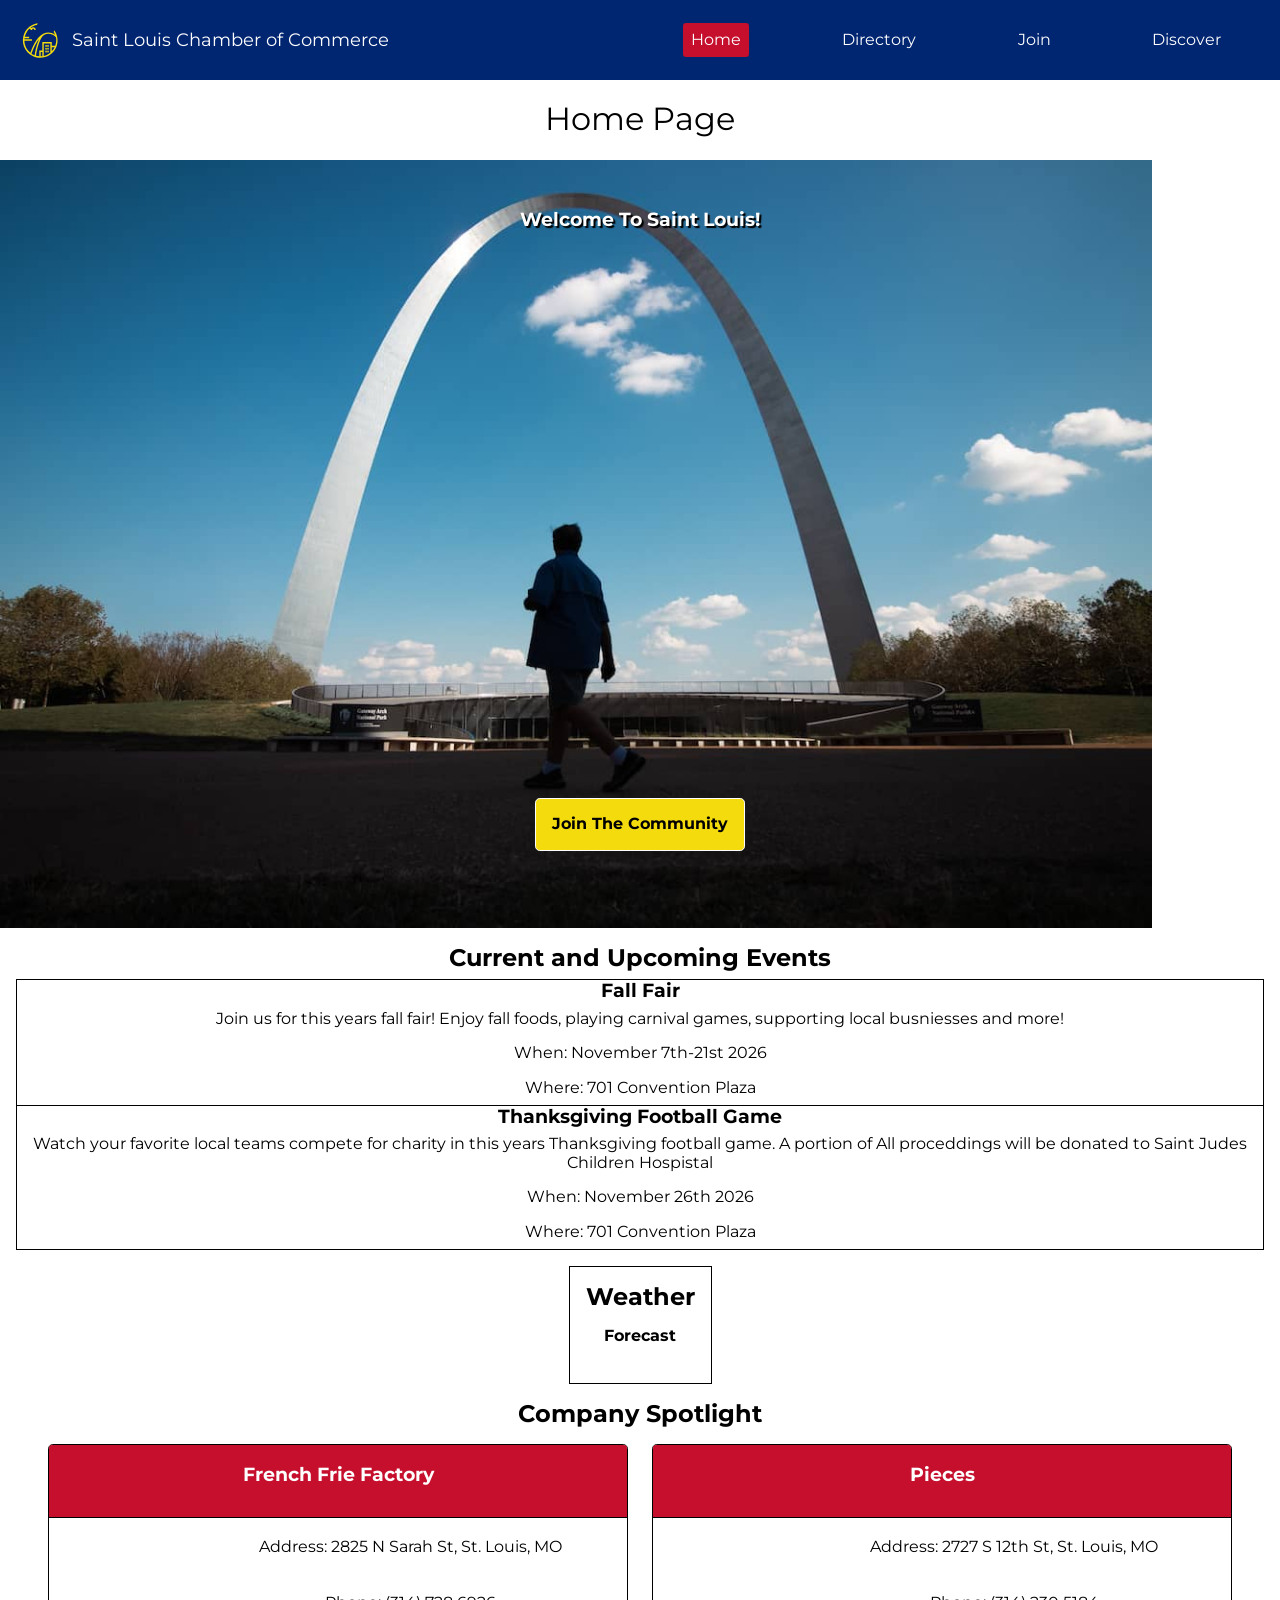
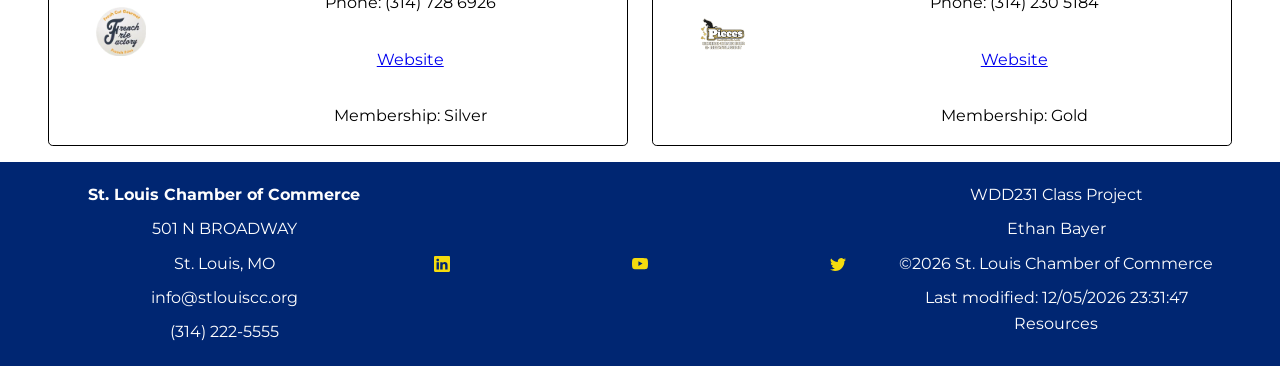
==== chamber/index.html @ d9229753 "chamber home page and directory improvments" ====
<!DOCTYPE html>
<html lang="en">

<head>
    <meta charset="UTF-8">
    <meta name="viewport" content="width=device-width, initial-scale=1.0">
    <title>WDD231 | Saint Louis Chamber of Commerce | Home Page</title>
    <meta name="author" content="Ethan Bayer">
    <link rel="icon" href="images/favicon.ico">
    <meta name="description"
        content="Home page for Saint Louis Chamber of Commerce. Discover busniesses and find local events.">
    <meta property="og:title" content="WDD231 | Saint Louis Chamber of Commerce | Home Page">
    <meta property="og:description"
        content="Home page for Saint Louis Chamber of Commerce. Discover busniesses and find local events.">
    <meta property="og:image" content="https://shewnaethan.github.io/wdd231/chamber/images/stlouis-icon.svg">
    <meta property="og:url" content="https://shewnaethan.github.io/wdd231/chamber/index.html">
    <link rel="stylesheet" href="styles/normalize.css">
    <link rel="stylesheet" href="styles/small.css">
    <link rel="stylesheet" href="styles/larger.css">
    <link rel="preconnect" href="https://fonts.googleapis.com">
    <link rel="preconnect" href="https://fonts.gstatic.com" crossorigin>
    <link rel="stylesheet"
        href="https://fonts.googleapis.com/css2?family=Montserrat:ital,wght@0,100..900;1,100..900&display=swap">
    <script defer src="scripts/getdates.js"></script>
    <script defer src="scripts/navigation.js"></script>
    <script defer src="scripts/spotlight.js"></script>
    <script defer src="scripts/weather.js"></script>
</head>

<body>
    <header>
        <div class="title">
            <img src="images/stlouis-icon.svg" alt="Site Logo" width="64" height="64">
            <span>Saint Louis Chamber of Commerce</span>
            <button id="ham-btn" class="hamburger" aria-label="menu"></button>
        </div>

        <nav id="nav-bar" class="navigation">
            <ul>
                <li class="current"><a href="index.html" aria-current="page">Home</a></li>
                <li><a href="directory.html">Directory</a></li>
                <li><a href="#">Join</a></li>
                <li><a href="#">Discover</a></li>
            </ul>
        </nav>

    </header>

    <main>
        <h1>Home Page</h1>
        <div class="hero">
            <img alt=" Hero image of saint louis" src="images/hero-large.jpg">
            <div class="call">
                <h2><strong>Welcome To Saint Louis!</strong></h2>
                <a href="#"><strong>Join The Community</strong></a>
            </div>
            <a></a>
        </div>
        <div class="current-events">
            <h2><strong>Current and Upcoming Events</strong></h2>
            <div class="event-1">
                <h3><strong>Fall Fair</strong></h3>
                <p>Join us for this years fall fair! Enjoy fall foods, playing carnival games, supporting local busniesses and more!</p>
                <p>When: November 7th-21st 2026</p>
                <p>Where: 701 Convention Plaza</p>
            </div>
            <div class="event-2">
                <h3><strong>Thanksgiving Football Game</strong></h3>
                <p>Watch your favorite local teams compete for charity in this years Thanksgiving football game. A portion of All proceddings will be donated to Saint Judes Children Hospistal</p>
                <p>When: November 26th 2026</p>
                <p>Where: 701 Convention Plaza</p>
            </div>
            </div>
        </div>
        <div id="weather">
            <h2><strong>Weather</strong></h2>
            <img id="weather-icon" src="" alt="">
            <p id="description"></p>
            <p id="temperature"></p>
            <p><strong>Forecast</strong></p>
            <p id="dayone"></p>
            <p id="daytwo"></p>
            <p id="daythree"></p>
        </div>
        <h2><strong>Company Spotlight</strong></h2>
        <div id="spotlight" class="card-holder grid">
        </div>
    </main>
    <footer>
        <div class="footer-left">
            <p><strong>St. Louis Chamber of Commerce</strong></p>
            <p>501 N BROADWAY</p>
            <p>St. Louis, MO</p>
            <p>info@stlouiscc.org</p>
            <p>(314) 222-5555</p>
        </div>
        <div class="social-icons">
            <a href="https://www.linkedin.com"><img src="images/linkedin-icon.svg" alt="linkedin icon" width="64"
                    height="16"></a>
            <a href="https://www.youtube.com"><img src="images/youtube-icon.svg" alt="youtube icon" width="64"
                    height="16"></a>
            <a href="https://www.twitter.com"><img src="images/twitter-icon.svg" alt="twitter icon" width="64"
                    height="16"></a>
        </div>
        <div class="footer-right">
            <p>WDD231 Class Project</p>
            <p>Ethan Bayer</p>
            <p id="current-year">copyright symbol and current year</p>
            <p id="last-modified">Last modified</p>
            <a href="resources.html">Resources</a>
        </div>
    </footer>
</body>

</html>
---- chamber/styles/small.css ----
* {
    margin: 0;
    padding: 0;

    --stl-red: #c60e2d;
    --stl-yellow: #f4db0e;
    --stl-blue: #002672;
    --stl-white: #fefefe;
    --bord: 1px solid black;

    font-family: "Montserrat", sans-serif;
    font-optical-sizing: auto;
    font-weight: 400;
    font-style: normal;
}

header {
    padding: .5rem;
    display: grid;
    grid-template-columns: 1fr;
    justify-content: space-around;
    align-items: center;
    background-color: var(--stl-blue);
    color: var(--stl-white);
}

header span {
    text-align: center;
    align-self: center;
    justify-self: center;
    font-size: large;
}

.title {
    display: grid;
    grid-template-columns: auto auto 1fr;
}

.navigation {
    display: none;
}

.navigation ul {
    list-style-type: none;
}

.navigation ul li {
    padding: .5rem;
    color: var(--stl-white);
}

.navigation ul li:hover {
    color: var(--stl-yellow);
    cursor: pointer;
}

.navigation ul li a {
    text-decoration: none;
    color: currentColor;
}

.navigation ul li a:hover,
.footer-right a:hover {
    color: var(--stl-yellow);
}

.navigation.show {
    display: block;
}

.navigation li.current {
    background-color: var(--stl-red);
    border-radius: .2rem;
}

.hamburger {
    background: none;
    border: none;
    color: var(--stl-white);
    width: fit-content;
    justify-self: end;
    font-size: larger;
    padding: .75rem;
    cursor: pointer;
}

.hamburger::before {
    content: "\2630";
}

.hamburger.show:before {
    content: "\00d7";
}

h1,
h2 {
    text-align: center;
}

.hero {
    position: relative;
}

.hero img {
    width: 90%;
    height: auto;
    display: block;
    justify-self: center;
    max-width: 1200px;
}

.hero .call {
    position: absolute;
    display: flex;
    justify-content: space-between;
    flex-direction: column;
    align-items: center;
    width: 100%;
    height: 90%;
    top: 0;
    left: 0;
}

.hero .call h2 {
    justify-self: flex-start;
    color: var(--stl-white);
    padding: 1rem;
    margin: 2rem;
    text-shadow: 2px 2px 1px black;
    font-size: larger;
}

.hero .call a {
    text-align: center;
    justify-self: flex-end;
    padding: 1rem;
    background-color: var(--stl-yellow);
    color: black;
    text-decoration: none;
    border-radius: .3rem;
    border: 1px solid var(--stl-white);
}

.hero .call a:hover {
    background-color: var(--stl-red);
    color: var(--stl-white);
    border: var(--bord);
}

.btn-holder {
    display: flex;
    justify-content: center;
}

.btn-holder button {
    margin: .3rem 1rem;
    padding: .75rem;
}

.card-holder {
    margin: 1rem 1rem;
}

.grid {
    display: grid;
    grid-template-columns: repeat(auto-fit, minmax(250px, 1fr));
    grid-gap: 1.5rem;
}

.grid .card {
    display: grid;
    grid-template-columns: 1fr 3fr;
    /* grid-template-columns: auto repeat(4, 1fr); */
    border: var(--bord);
    border-radius: .3rem;
    min-height: 300px;
}

.grid .card h2,
.grid .card h3 {
    grid-column: 1/3;
    text-align: center;
    padding: 1.2rem .1rem 0 .1rem;
    border-bottom: var(--bord);
    background-color: var(--stl-red);
    color: var(--stl-white);
    border-top-left-radius: .2rem;
    border-top-right-radius: .2rem;
}

.grid .card img {
    display: block;
    grid-column: 1/2;
    grid-row: 2/6;
    justify-self: center;
    align-self: center;
    max-width: 32px;
}

.grid .card p,
.grid .card a {
    grid-column: 2/3;
    padding: .2rem;
    align-self: center;
    justify-self: center;
}

.list {
    display: block;
}

.list .card {
    display: grid;
    grid-template-columns: repeat(5, 1fr);
    text-align: center;
    align-items: center;
    border-top: var(--bord);
    border-left: var(--bord);
    ;
    border-right: var(--bord);
    ;
    padding: .2rem;
    min-height: 85px;
    min-width: 275px;
}

.list .card:nth-child(odd) {
    background-color: #ddd;
}

.list:last-child {
    border-bottom: var(--bord);
}

.list .card p,
.list .card a {
    font-size: small;
}

.list .card img {
    display: block;
    max-width: 32px;
    height: auto;
    justify-self: center;
    align-self: center;
}

.list .card .membership {
    display: none;
}

.current-events {
    justify-content: center;
    align-items: center;
    margin: 1rem;
}

.current-events h2{
    margin: .5rem;
    
}

#weather {
    display: grid;
    max-width: fit-content;
    margin: 1rem auto;
    border: var(--bord);
    padding: 1rem;
}

#weather img {
    display: block;
    justify-self: center;
}

#weather p {
    text-align: center;
    padding: .2rem;
}

.event-1,
.event-2 {
    display: flex;
    flex-direction: column;
    justify-content: space-around;
    min-height: 100px;
    text-align: center;
}

.event-1 {
    border-top: var(--bord);
    border-left: var(--bord);
    border-right: var(--bord);
}

.event-2 {
    border: var(--bord);
}

.event-1 p,
.event-2 p {
    margin: .5rem;
}

footer {
    display: grid;
    grid-template-columns: 1fr 1fr 1fr;
    text-align: center;
    margin-top: 1rem;
    background-color: var(--stl-blue);
    padding: 1rem;
    color: var(--stl-white);
}

.footer-left p,
.footer-right p,
.footer-right a {
    padding: .5rem;
}

.footer-right a {
    text-decoration: none;
    color: var(--stl-white);
}

.social-icons {
    display: flex;
    align-items: center;
    justify-content: space-between;
}

.social-icons img {
    display: block;
    width: 16px;
    height: 16px;
    padding: .1rem;
}

@media only screen and (max-width: 600px) {
    * {
        font-size: .9rem;
    }
}
---- chamber/styles/larger.css ----
@media only screen and (min-width: 600px) {   
    header {
        justify-content: space-around;
        align-items: center;
        grid-template-columns: 1fr 1fr;
    }
    
    .hamburger {
        display: none;
    }
    .navigation {
        display: block;
    }
    .navigation ul {
        display: flex;
        justify-content: space-around;
    }
    .grid {
        margin: 1rem 3rem;
    }

    .grid .card img,
    .list .card img {
        max-width: 50px;
    }
    /* .grid .card h2,
    .grid .card h3 {
        height: 60px;
    } */
}
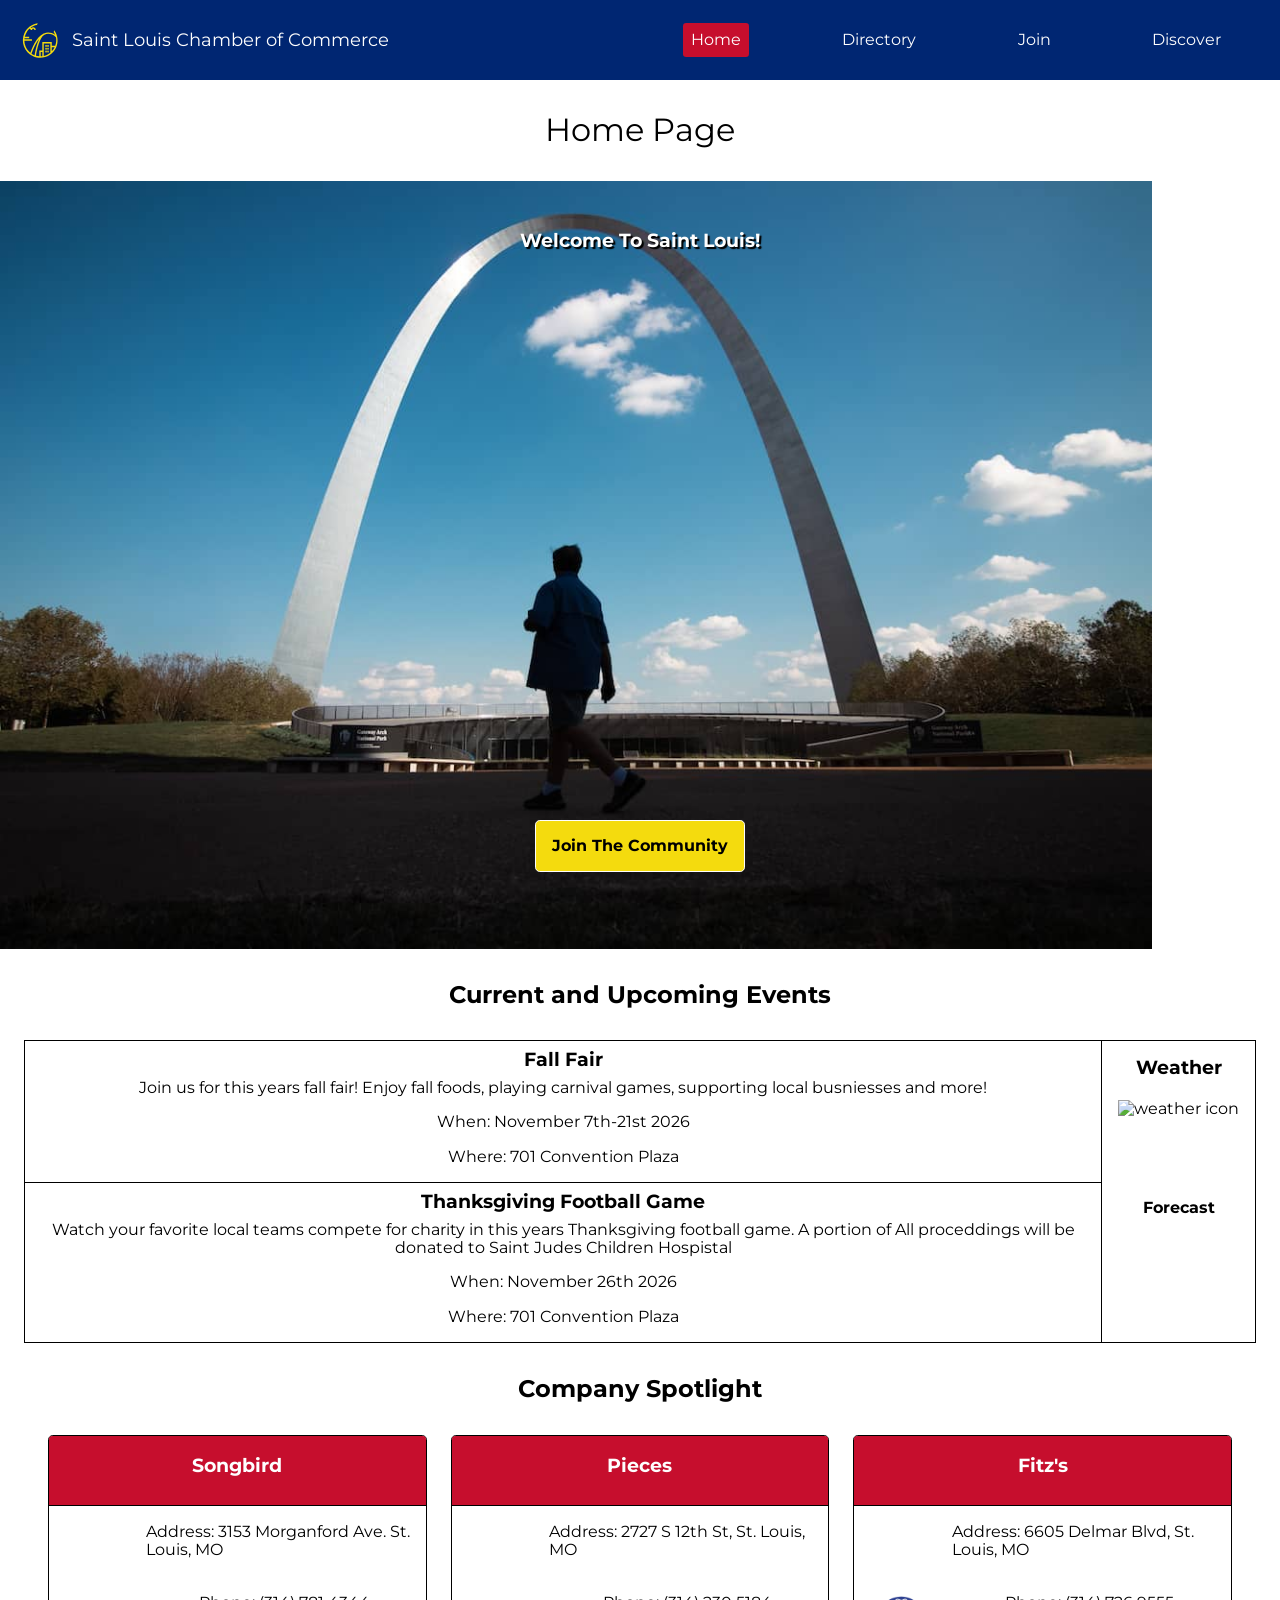
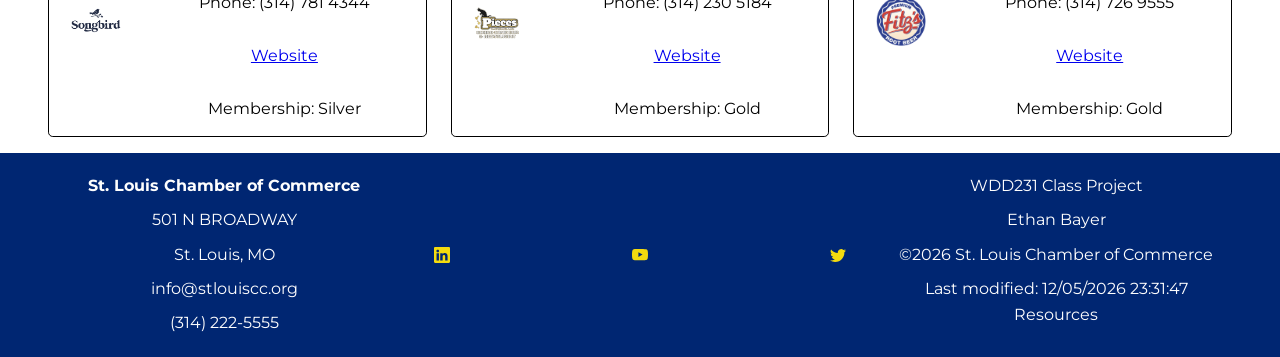
==== commit 5527eef7: "small changes to index.html" ====
--- a/chamber/index.html
+++ b/chamber/index.html
@@ -56,31 +56,34 @@
             </div>
             <a></a>
         </div>
-        <div class="current-events">
-            <h2><strong>Current and Upcoming Events</strong></h2>
-            <div class="event-1">
-                <h3><strong>Fall Fair</strong></h3>
-                <p>Join us for this years fall fair! Enjoy fall foods, playing carnival games, supporting local busniesses and more!</p>
-                <p>When: November 7th-21st 2026</p>
-                <p>Where: 701 Convention Plaza</p>
+        <h2><strong>Current and Upcoming Events</strong></h2>
+        <div class="local">
+            <div class="current-events">
+                <div class="event-1">
+                    <h3><strong>Fall Fair</strong></h3>
+                    <p>Join us for this years fall fair! Enjoy fall foods, playing carnival games, supporting local
+                        busniesses and more!</p>
+                    <p>When: November 7th-21st 2026</p>
+                    <p>Where: 701 Convention Plaza</p>
+                </div>
+                <div class="event-2">
+                    <h3><strong>Thanksgiving Football Game</strong></h3>
+                    <p>Watch your favorite local teams compete for charity in this years Thanksgiving football game. A
+                        portion of All proceddings will be donated to Saint Judes Children Hospistal</p>
+                    <p>When: November 26th 2026</p>
+                    <p>Where: 701 Convention Plaza</p>
+                </div>
             </div>
-            <div class="event-2">
-                <h3><strong>Thanksgiving Football Game</strong></h3>
-                <p>Watch your favorite local teams compete for charity in this years Thanksgiving football game. A portion of All proceddings will be donated to Saint Judes Children Hospistal</p>
-                <p>When: November 26th 2026</p>
-                <p>Where: 701 Convention Plaza</p>
+            <div id="weather">
+                <h3><strong>Weather</strong></h3>
+                <img id="weather-icon" src="placeholder" alt="weather icon">
+                <p id="description"></p>
+                <p id="temperature"></p>
+                <p><strong>Forecast</strong></p>
+                <p id="dayone"></p>
+                <p id="daytwo"></p>
+                <p id="daythree"></p>
             </div>
-            </div>
-        </div>
-        <div id="weather">
-            <h2><strong>Weather</strong></h2>
-            <img id="weather-icon" src="" alt="">
-            <p id="description"></p>
-            <p id="temperature"></p>
-            <p><strong>Forecast</strong></p>
-            <p id="dayone"></p>
-            <p id="daytwo"></p>
-            <p id="daythree"></p>
         </div>
         <h2><strong>Company Spotlight</strong></h2>
         <div id="spotlight" class="card-holder grid">
--- a/chamber/styles/small.css
+++ b/chamber/styles/small.css
@@ -95,6 +95,7 @@
 h1,
 h2 {
     text-align: center;
+    margin: 2rem;
 }
 
 .hero {
@@ -249,22 +250,27 @@
     display: none;
 }
 
+.local {
+    display: grid;
+    grid-template-columns: 3fr auto;
+    margin: 1.5rem;
+}
+
 .current-events {
     justify-content: center;
     align-items: center;
-    margin: 1rem;
-}
-
-.current-events h2{
+}
+
+.current-events h2 {
     margin: .5rem;
-    
+
 }
 
 #weather {
     display: grid;
     max-width: fit-content;
-    margin: 1rem auto;
     border: var(--bord);
+    border-left: none;
     padding: 1rem;
 }
 
@@ -276,6 +282,10 @@
 #weather p {
     text-align: center;
     padding: .2rem;
+}
+
+#weather h3 {
+    text-align: center;
 }
 
 .event-1,
@@ -285,6 +295,7 @@
     justify-content: space-around;
     min-height: 100px;
     text-align: center;
+    padding: .5rem;
 }
 
 .event-1 {
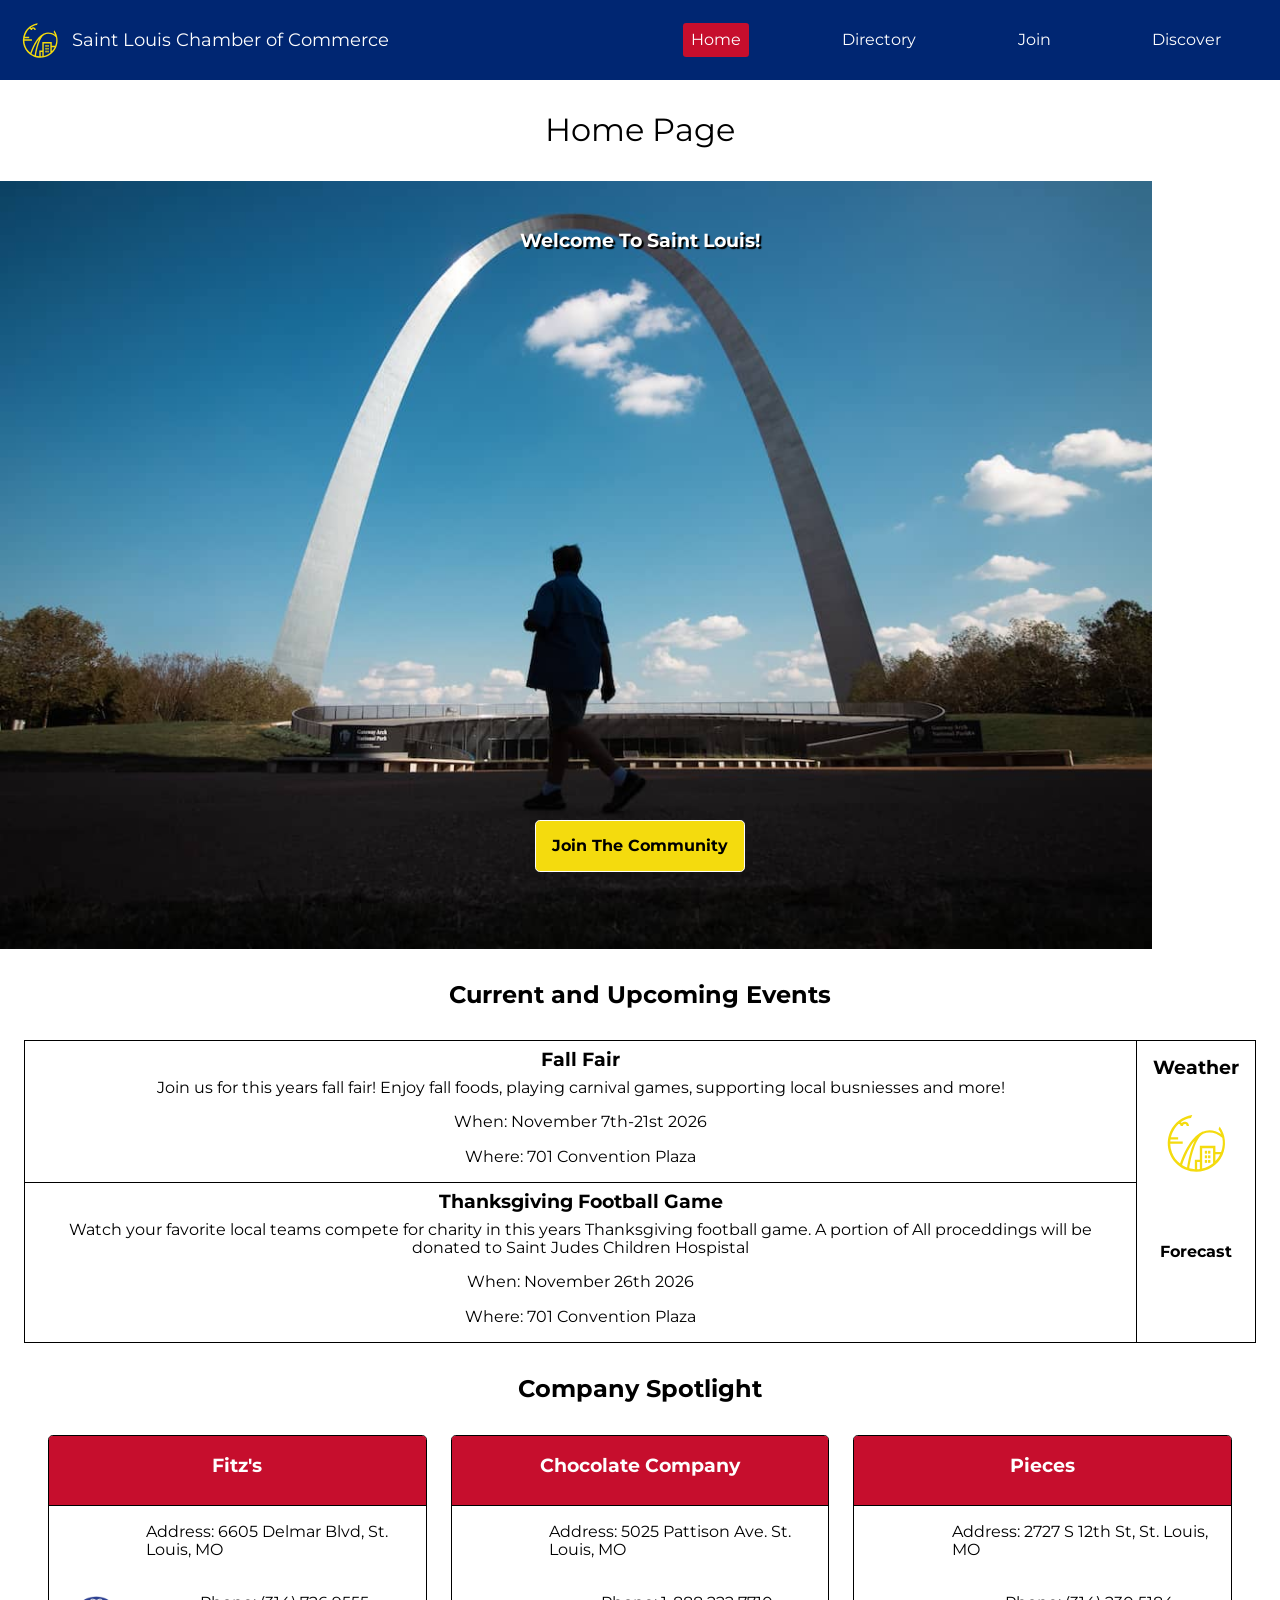
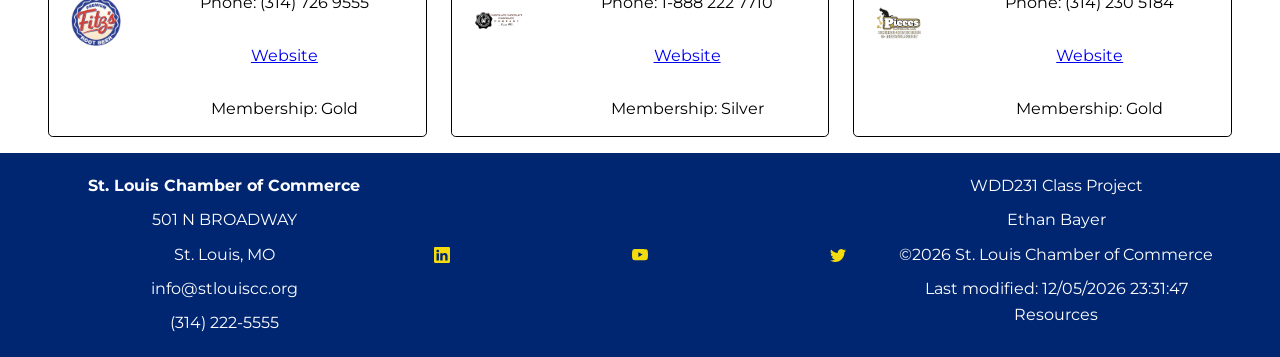
==== commit 259a0194: "small fix to img tag" ====
--- a/chamber/index.html
+++ b/chamber/index.html
@@ -76,7 +76,7 @@
             </div>
             <div id="weather">
                 <h3><strong>Weather</strong></h3>
-                <img id="weather-icon" src="placeholder" alt="weather icon">
+                <img id="weather-icon" src="images/stlouis-icon.svg" alt="weather icon">
                 <p id="description"></p>
                 <p id="temperature"></p>
                 <p><strong>Forecast</strong></p>
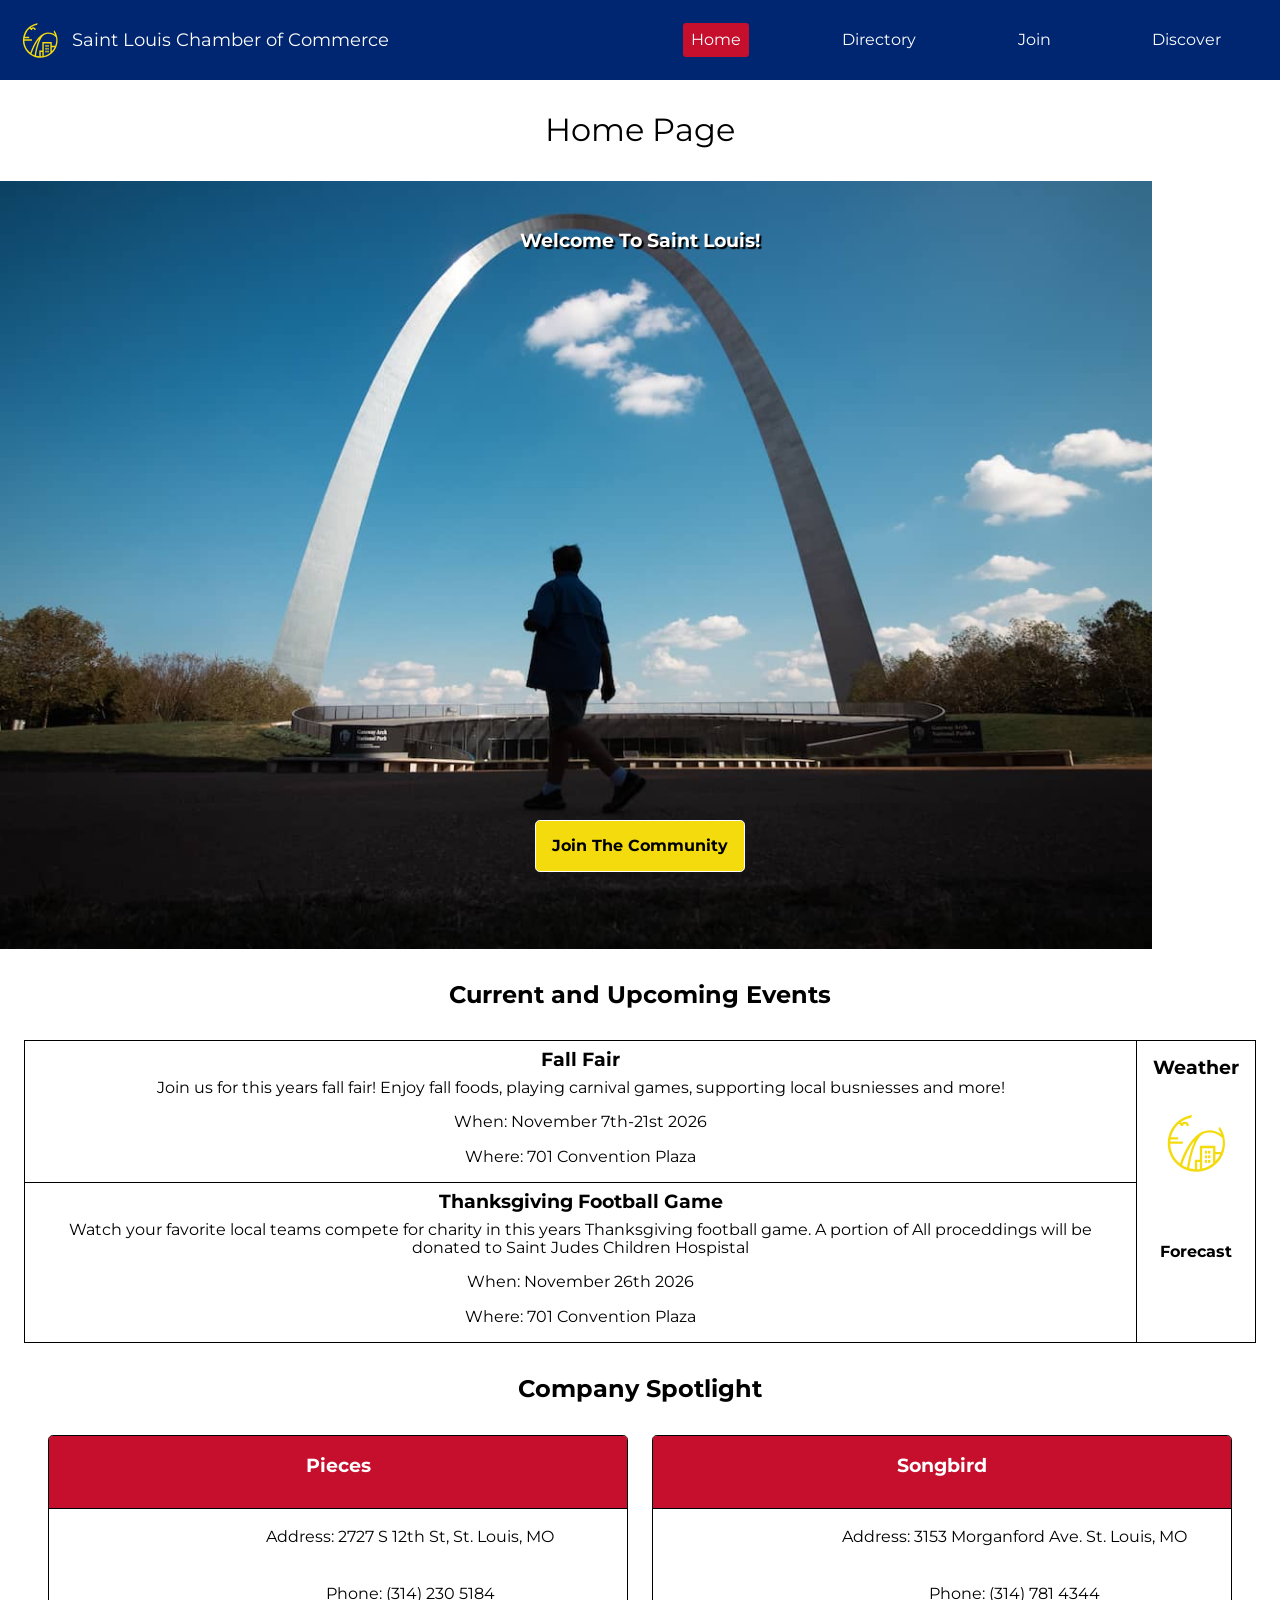
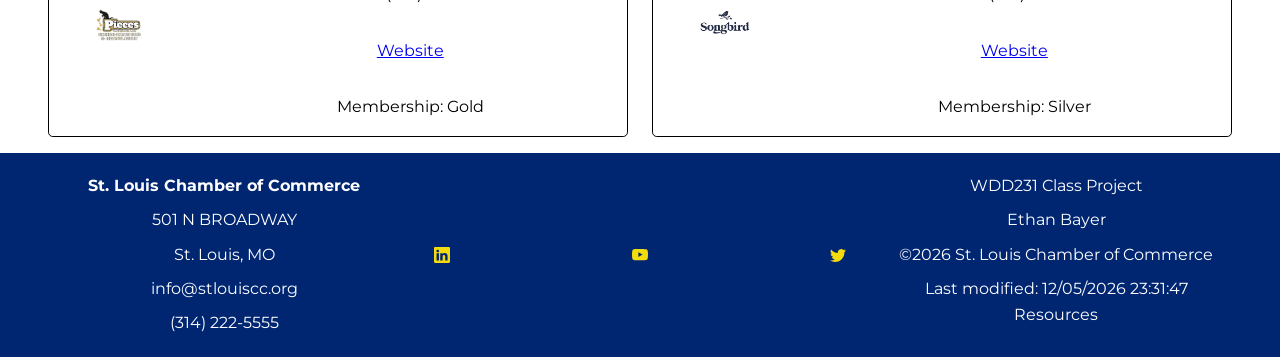
==== commit de90dbdb: "Started on join page, basic html and styling (mostly) done" ====
--- a/chamber/index.html
+++ b/chamber/index.html
@@ -39,7 +39,7 @@
             <ul>
                 <li class="current"><a href="index.html" aria-current="page">Home</a></li>
                 <li><a href="directory.html">Directory</a></li>
-                <li><a href="#">Join</a></li>
+                <li><a href="join.html">Join</a></li>
                 <li><a href="#">Discover</a></li>
             </ul>
         </nav>
--- a/chamber/styles/small.css
+++ b/chamber/styles/small.css
@@ -171,7 +171,6 @@
 .grid .card {
     display: grid;
     grid-template-columns: 1fr 3fr;
-    /* grid-template-columns: auto repeat(4, 1fr); */
     border: var(--bord);
     border-radius: .3rem;
     min-height: 300px;
@@ -187,6 +186,7 @@
     color: var(--stl-white);
     border-top-left-radius: .2rem;
     border-top-right-radius: .2rem;
+    margin: 0;
 }
 
 .grid .card img {
@@ -313,6 +313,39 @@
     margin: .5rem;
 }
 
+.join-container {
+    display: grid;
+    margin: auto;
+}
+
+.join-container form {
+    display: grid;
+    margin: 1rem;
+}
+
+.membership-holder {
+    display: grid;
+    justify-content: center;
+    align-items: center;
+}
+
+.membership-card {
+    border: var(--bord);
+    margin: 1rem;
+    border-radius: .8rem;
+    border-top-left-radius: 0rem;
+    background-color: lightsteelblue;
+}
+
+.membership-card h2 {
+    margin: 1rem 3rem;
+}
+
+.membership-card p {
+    text-align: center;
+    padding: .5rem;
+}
+
 footer {
     display: grid;
     grid-template-columns: 1fr 1fr 1fr;
--- a/chamber/styles/larger.css
+++ b/chamber/styles/larger.css
@@ -1,20 +1,23 @@
-@media only screen and (min-width: 600px) {   
+@media only screen and (min-width: 600px) {
     header {
         justify-content: space-around;
         align-items: center;
         grid-template-columns: 1fr 1fr;
     }
-    
+
     .hamburger {
         display: none;
     }
+
     .navigation {
         display: block;
     }
+
     .navigation ul {
         display: flex;
         justify-content: space-around;
     }
+
     .grid {
         margin: 1rem 3rem;
     }
@@ -23,8 +26,8 @@
     .list .card img {
         max-width: 50px;
     }
-    /* .grid .card h2,
-    .grid .card h3 {
-        height: 60px;
-    } */
+
+    .join-container {
+        grid-template-columns: 2fr 1fr;
+    }
 }
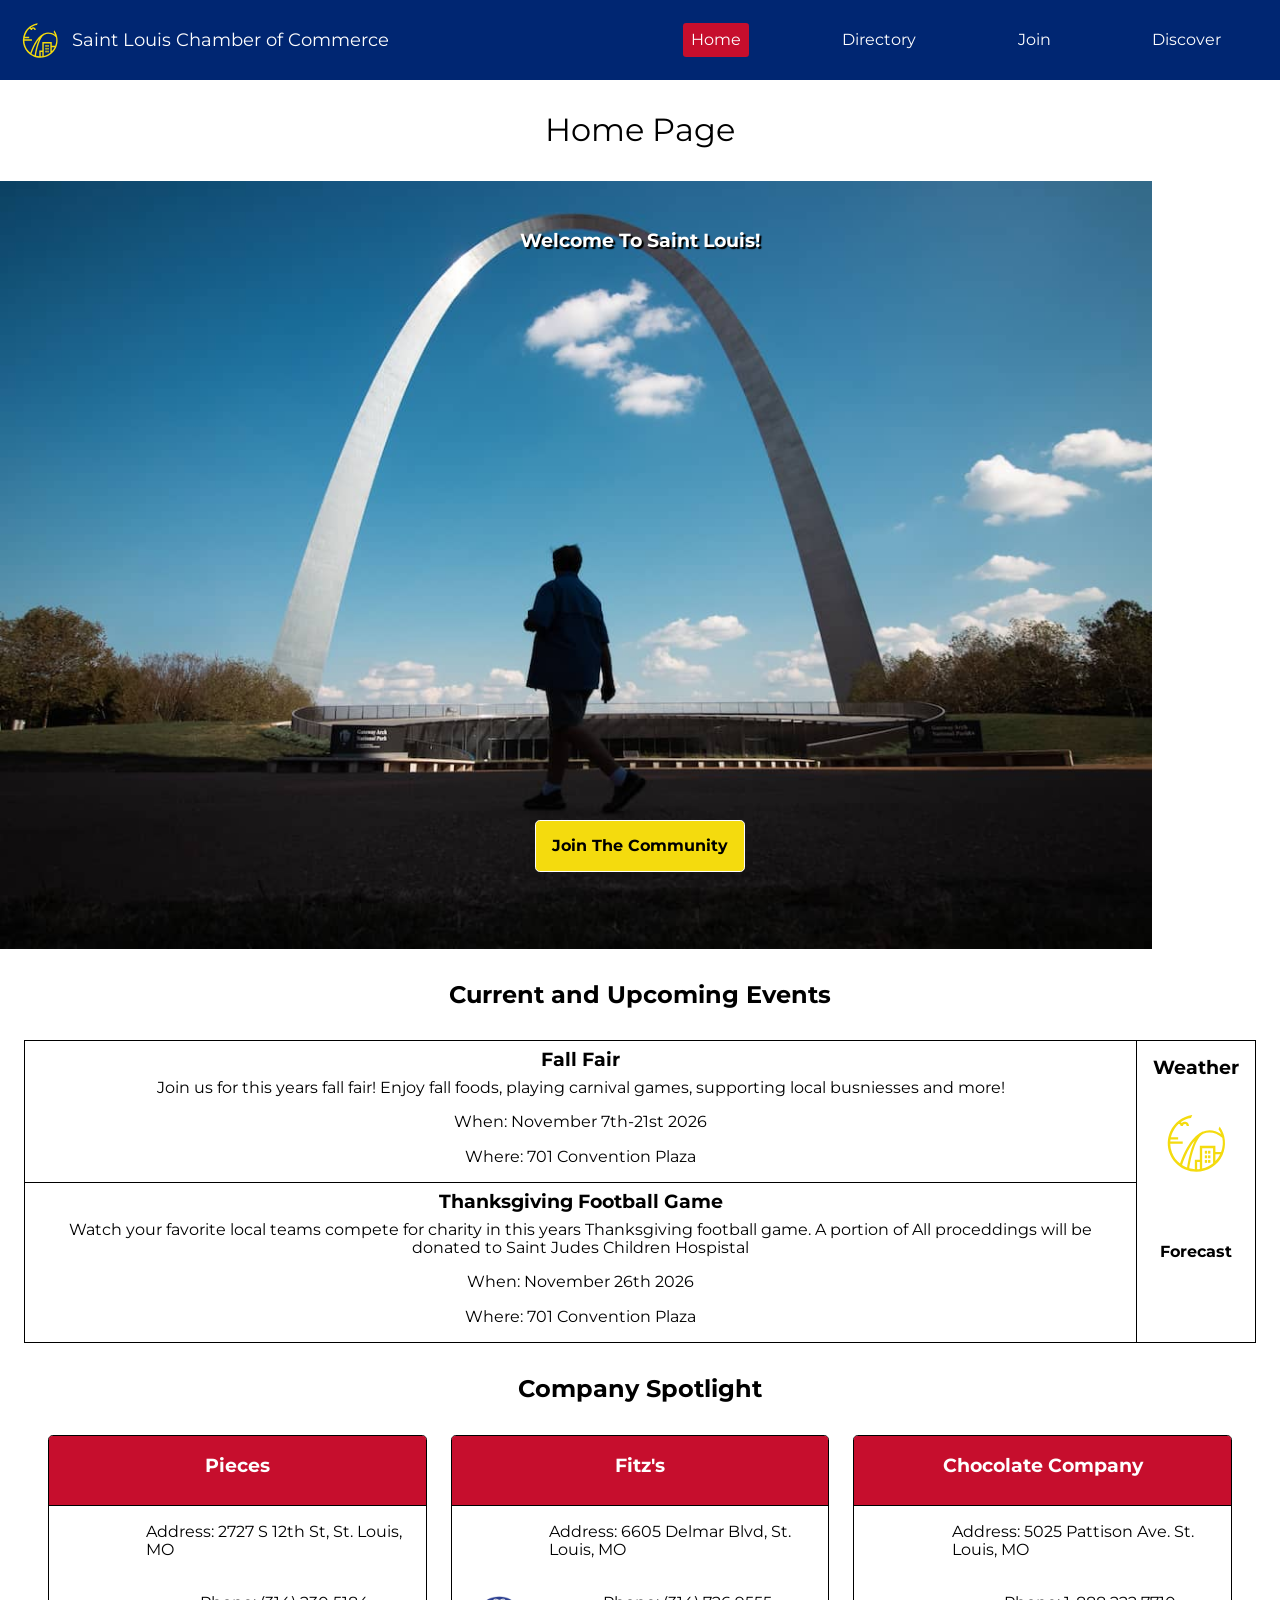
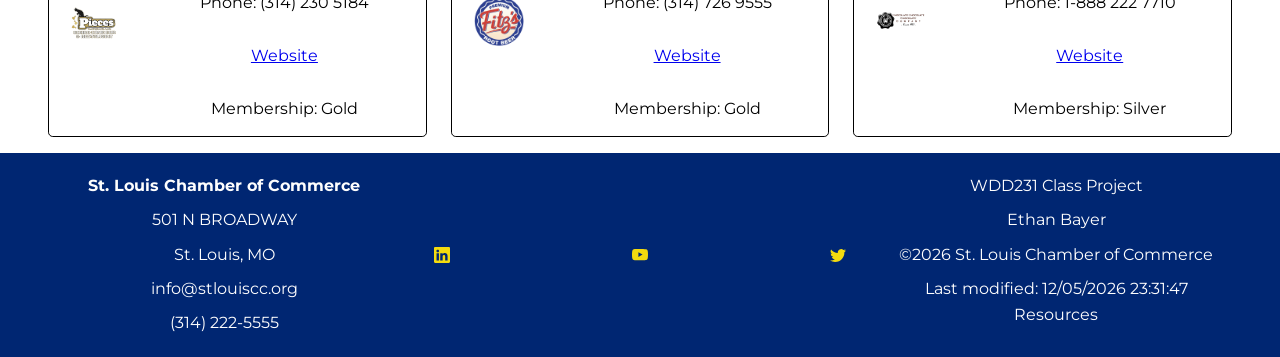
==== commit bcf25435: "Added animation and fixed audit report issues" ====
--- a/chamber/index.html
+++ b/chamber/index.html
@@ -12,7 +12,7 @@
     <meta property="og:title" content="WDD231 | Saint Louis Chamber of Commerce | Home Page">
     <meta property="og:description"
         content="Home page for Saint Louis Chamber of Commerce. Discover busniesses and find local events.">
-    <meta property="og:image" content="https://shewnaethan.github.io/wdd231/chamber/images/stlouis-icon.svg">
+    <meta property="og:image" content=shewnaethan.github.io/wdd231/chamber/images/hero-large.jpg">
     <meta property="og:url" content="https://shewnaethan.github.io/wdd231/chamber/index.html">
     <link rel="stylesheet" href="styles/normalize.css">
     <link rel="stylesheet" href="styles/small.css">
--- a/chamber/styles/small.css
+++ b/chamber/styles/small.css
@@ -316,11 +316,80 @@
 .join-container {
     display: grid;
     margin: auto;
+    justify-self: center;
+    justify-content: space-around;
 }
 
 .join-container form {
-    display: grid;
-    margin: 1rem;
+    margin: 1rem auto;
+    justify-content: center;
+}
+
+.join-field {
+    display: grid;
+    appearance: none;
+    padding: 1rem;
+    margin: .5rem;
+    border-radius: .5rem;
+    min-width: 200px;
+}
+
+.join-field legend {
+    padding: .5rem;
+}
+
+.join-field input[type="text"],
+.join-field input[type="tel"],
+.join-field input[type="email"],
+.join-field textarea {
+    display: block;
+    padding: .5rem;
+    margin-top: .2rem;
+    border-radius: .3rem;
+    border: var(--bord);
+}
+
+.join-field textarea {
+    max-width: 200px;
+}
+
+.join-field input:required {
+    border-left: 5px solid darkgoldenrod;
+    background-color: rgba(255, 0, 0, 0.1);
+}
+
+.join-field input:required:valid {
+    border-left: 5px solid var(--stl-blue);
+}
+
+.join-field input[type="radio"] {
+    display: inline;
+    padding: .5rem;
+    margin-top: .2rem;
+}
+
+.join-field label {
+    padding-top: 1rem;
+}
+
+.join-field div {
+    margin-top: 1rem;
+    margin-bottom: -.8rem;
+}
+
+.join-container input[type="submit"] {
+    display: block;
+    padding: .5rem;
+    background-color: var(--stl-red);
+    color: var(--stl-white);
+    border: var(--bord);
+    border-radius: .3rem;
+    margin: auto;
+}
+
+.join-container input[type="submit"]:hover {
+    background-color: var(--stl-blue);
+    box-shadow: 2px 2px 10px black;
 }
 
 .membership-holder {
@@ -329,12 +398,34 @@
     align-items: center;
 }
 
+@keyframes fadeIn {
+    0% {
+        opacity: 0;
+        scale: 0;
+        transform: translate(200px, 150px);
+    }
+    80%{
+        transform: translatey(-20px);
+        opacity: 1;
+        scale: 1;
+    }
+
+    90% {
+        transform: translatey(-20px);
+    }
+}
+
 .membership-card {
+    display: flex;
+    flex-direction: column;
+    justify-content: space-around;
     border: var(--bord);
     margin: 1rem;
     border-radius: .8rem;
     border-top-left-radius: 0rem;
     background-color: lightsteelblue;
+    min-height: 150px;
+    animation: fadeIn .75s ease-in;
 }
 
 .membership-card h2 {
@@ -343,6 +434,43 @@
 
 .membership-card p {
     text-align: center;
+    padding: .5rem;
+    margin: auto;
+    border: var(--bord);
+    border-radius: .6rem;
+    width: fit-content;
+    background-color: var(--stl-blue);
+    color: var(--stl-white);
+}
+
+#membership-details {
+    padding: 1rem;
+    justify-self: center;
+    align-self: center;
+    margin: 1rem;
+    box-shadow: 0px 1px 5px rgba(0, 0, 0, 0.5);
+    border-radius: .3rem;
+}
+
+#membership-details h3,
+#membership-details p{
+    margin: 1rem;
+}
+
+.benifits {
+    margin: 1.5rem;
+}
+
+#results {
+    margin: auto;
+    border: var(--bord);
+    max-width: fit-content;
+    padding: 1rem;
+    border-radius: .3rem;
+    box-shadow: 0px 1px 5px rgba(0, 0, 0, 0.5);
+}
+
+#results p {
     padding: .5rem;
 }
 
@@ -380,7 +508,7 @@
     padding: .1rem;
 }
 
-@media only screen and (max-width: 600px) {
+@media only screen and (max-width: 599.9px) {
     * {
         font-size: .9rem;
     }
--- a/chamber/styles/larger.css
+++ b/chamber/styles/larger.css
@@ -28,6 +28,6 @@
     }
 
     .join-container {
-        grid-template-columns: 2fr 1fr;
+        grid-template-columns: 300px 300px;
     }
 }
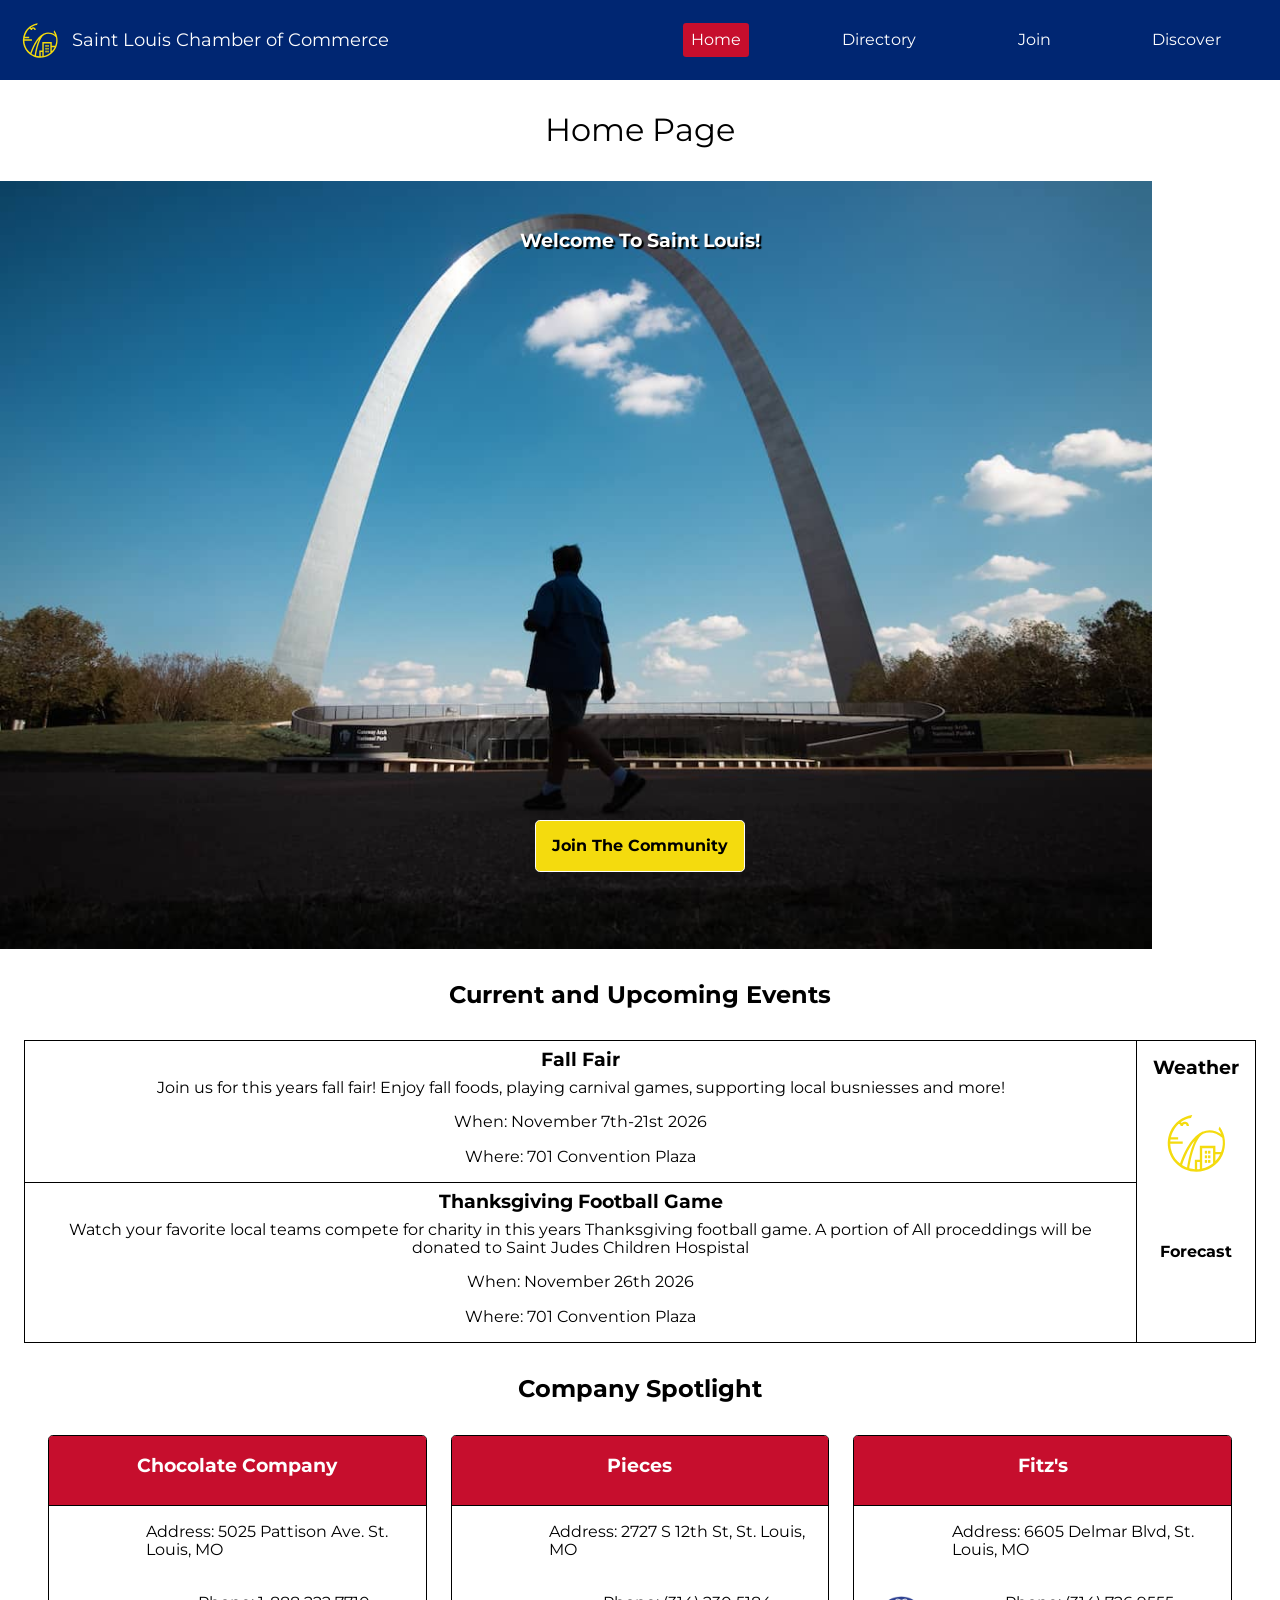
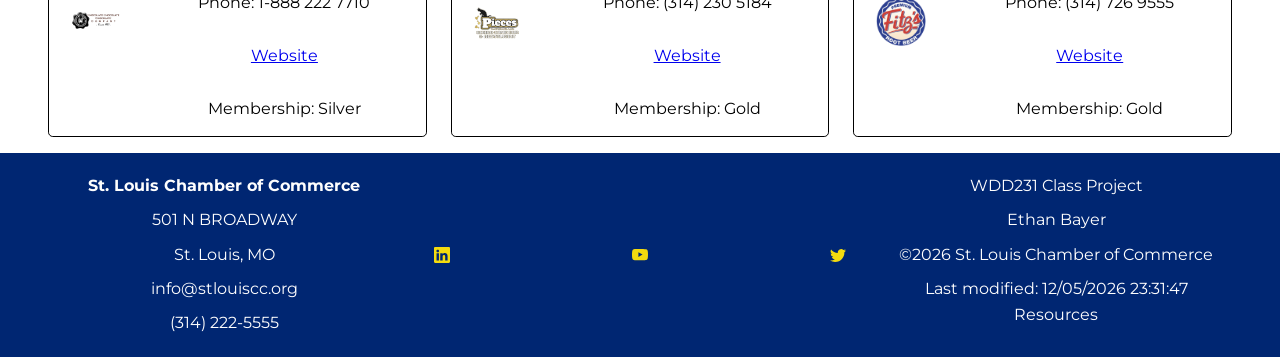
==== commit 3adc5ec3: "fixed some meta data" ====
--- a/chamber/index.html
+++ b/chamber/index.html
@@ -12,7 +12,7 @@
     <meta property="og:title" content="WDD231 | Saint Louis Chamber of Commerce | Home Page">
     <meta property="og:description"
         content="Home page for Saint Louis Chamber of Commerce. Discover busniesses and find local events.">
-    <meta property="og:image" content=shewnaethan.github.io/wdd231/chamber/images/hero-large.jpg">
+    <meta property="og:image" content="https://shewnaethan.github.io/wdd231/chamber/images/hero-large.jpg">
     <meta property="og:url" content="https://shewnaethan.github.io/wdd231/chamber/index.html">
     <link rel="stylesheet" href="styles/normalize.css">
     <link rel="stylesheet" href="styles/small.css">
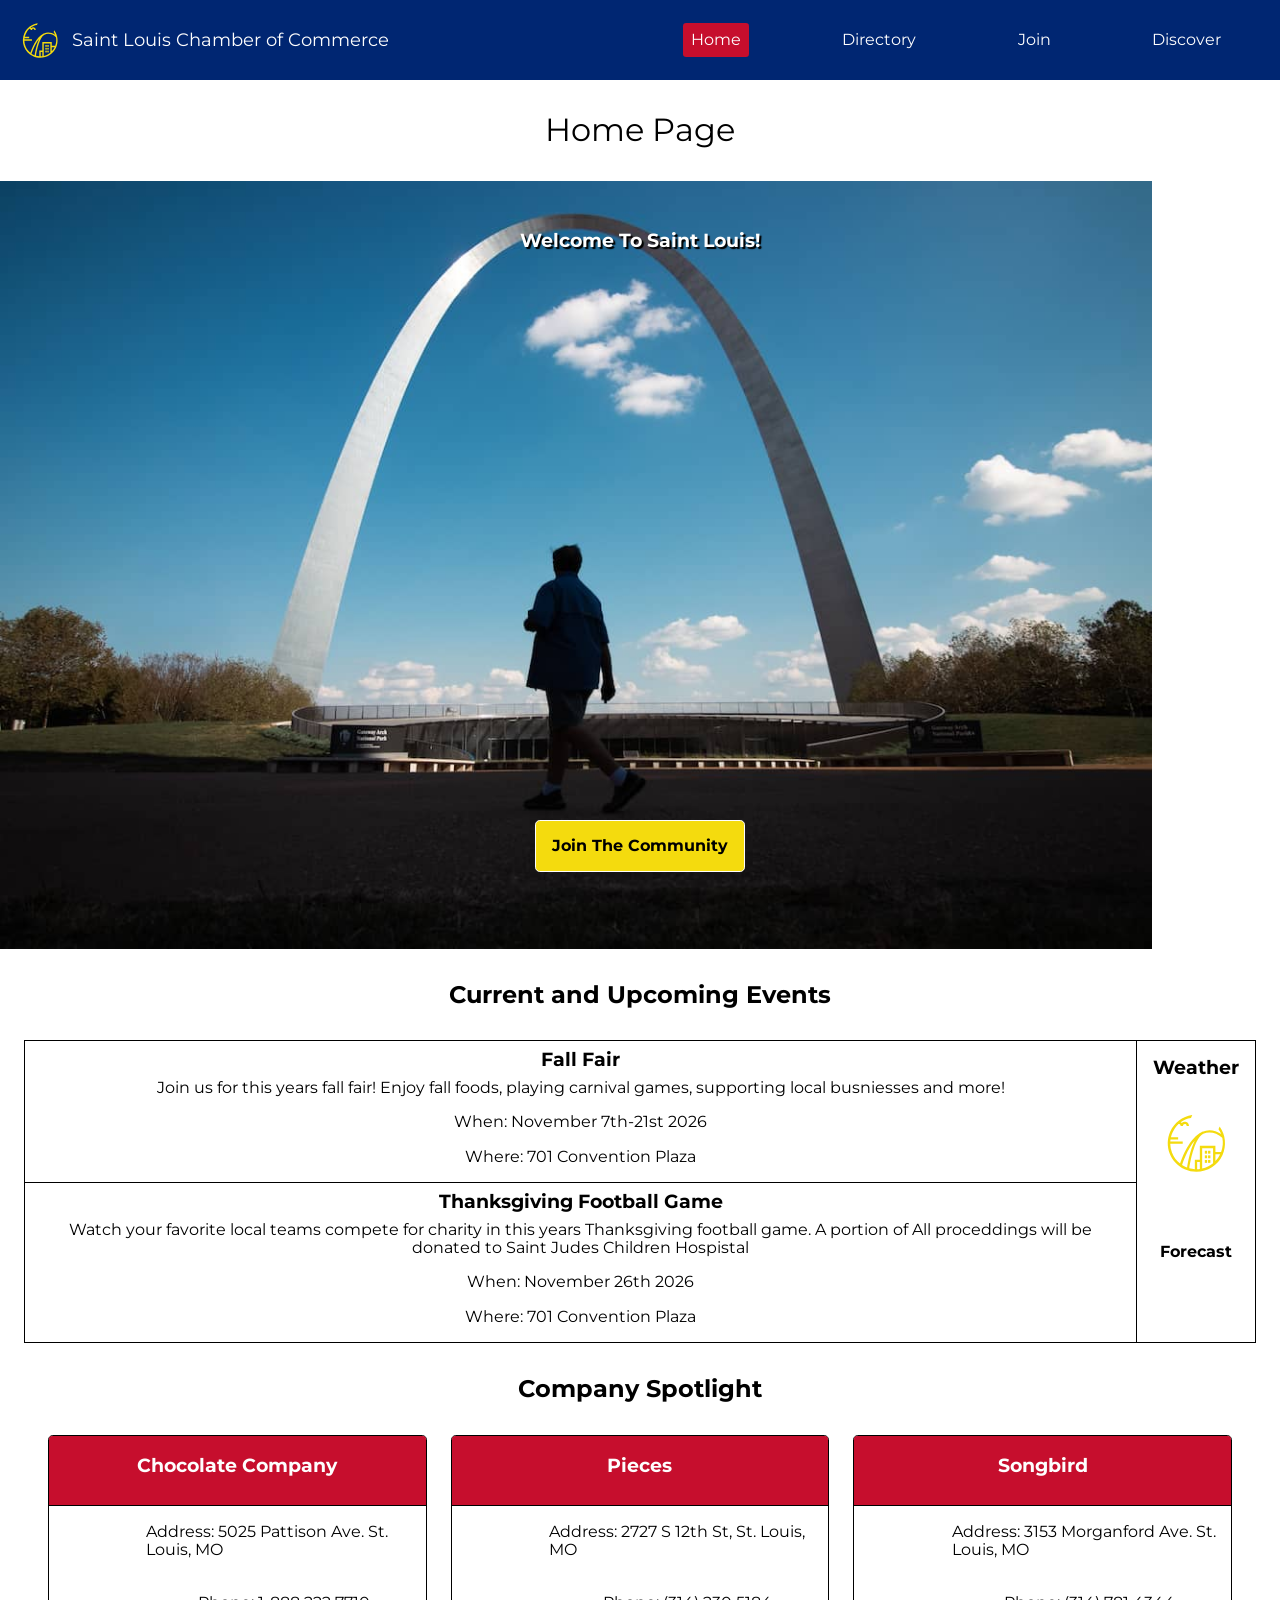
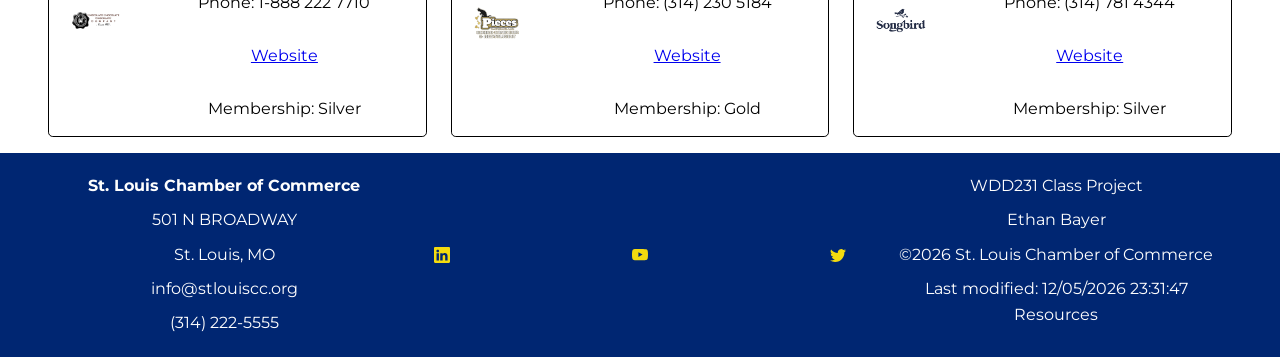
==== commit 4bd679c7: "added discovery page and fixed final siteplan issues" ====
--- a/chamber/index.html
+++ b/chamber/index.html
@@ -40,7 +40,7 @@
                 <li class="current"><a href="index.html" aria-current="page">Home</a></li>
                 <li><a href="directory.html">Directory</a></li>
                 <li><a href="join.html">Join</a></li>
-                <li><a href="#">Discover</a></li>
+                <li><a href="discover.html">Discover</a></li>
             </ul>
         </nav>
 
--- a/chamber/styles/small.css
+++ b/chamber/styles/small.css
@@ -425,7 +425,7 @@
     border-top-left-radius: 0rem;
     background-color: lightsteelblue;
     min-height: 150px;
-    animation: fadeIn .75s ease-in;
+    animation: fadeIn 1s ease-in;
 }
 
 .membership-card h2 {
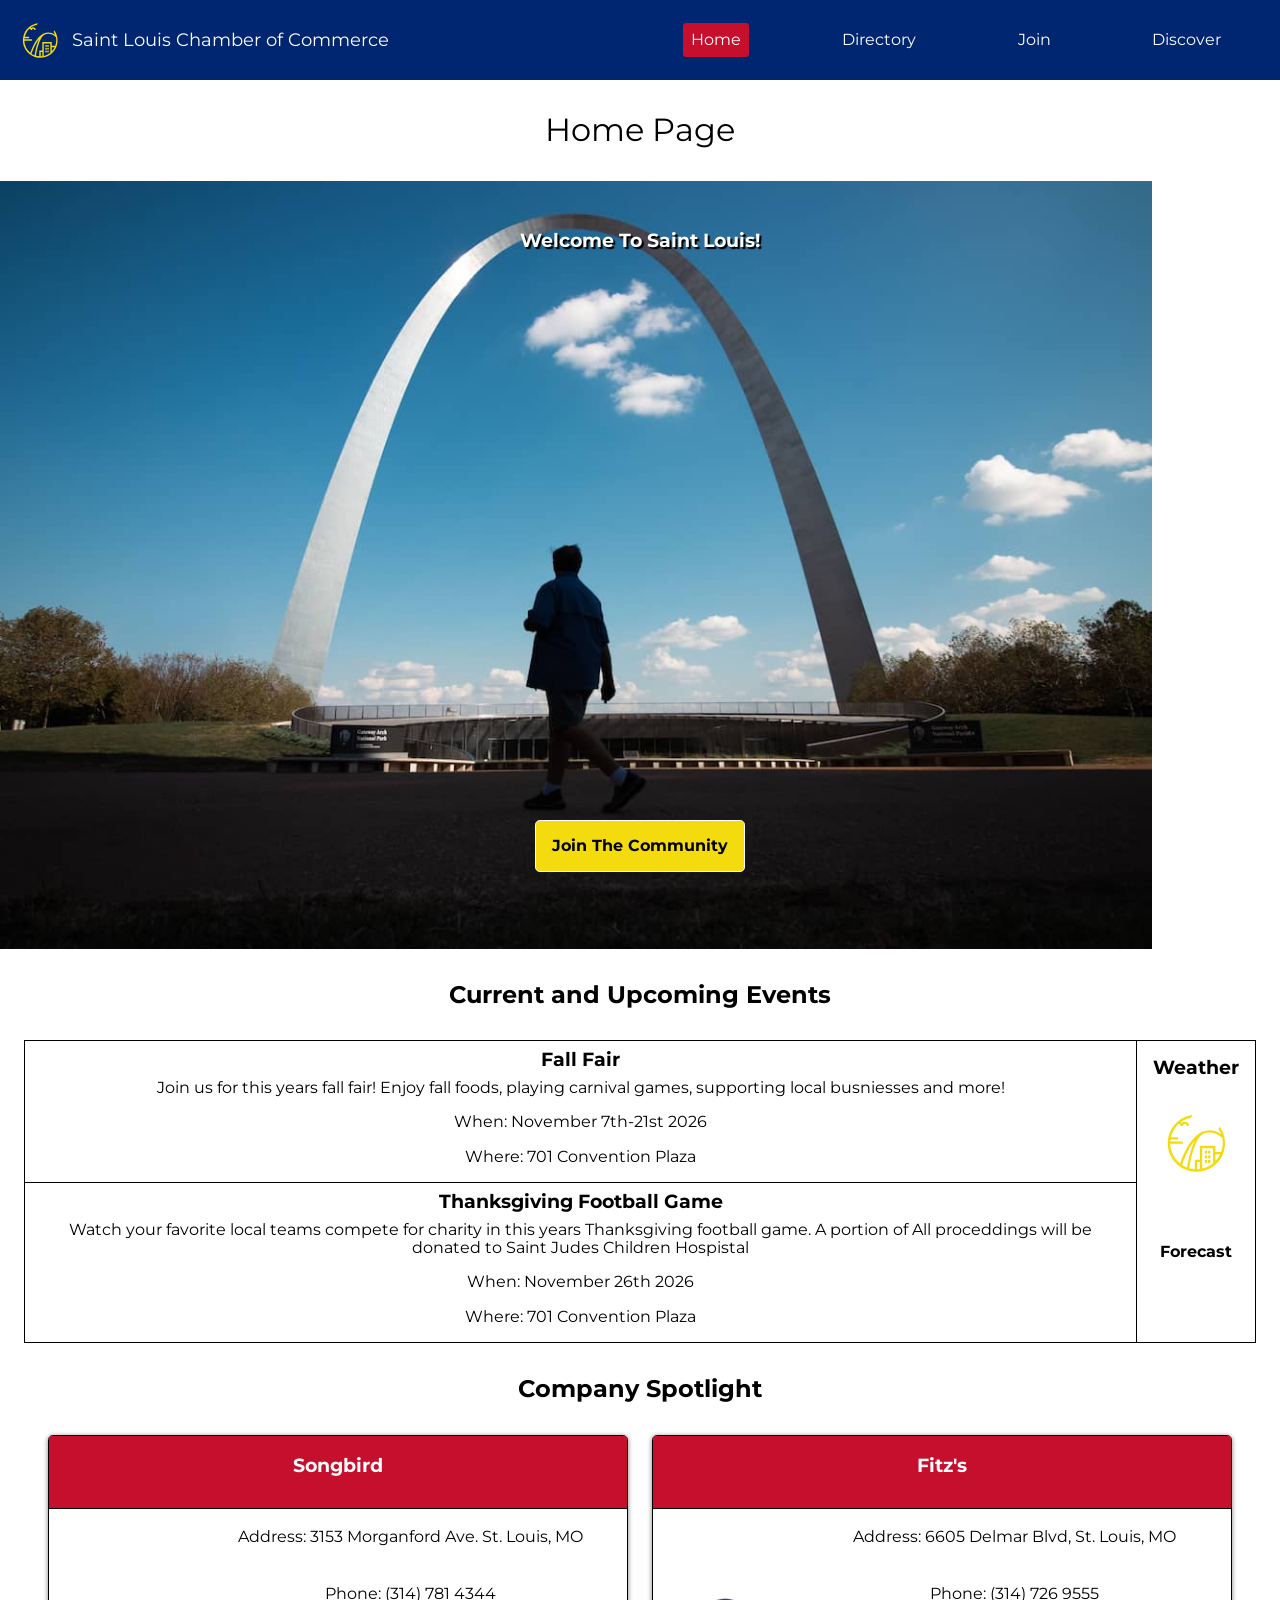
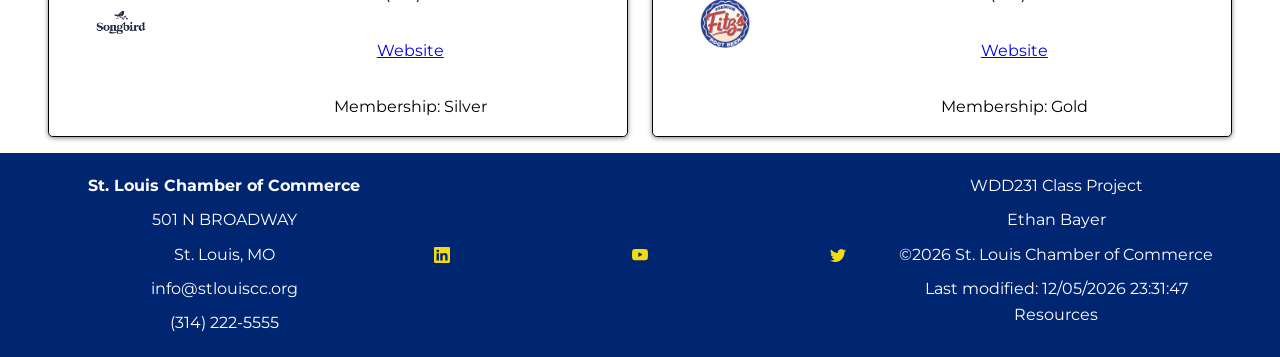
==== commit 0129dfba: "finished chamber of comerce site" ====
--- a/chamber/index.html
+++ b/chamber/index.html
@@ -16,6 +16,7 @@
     <meta property="og:url" content="https://shewnaethan.github.io/wdd231/chamber/index.html">
     <link rel="stylesheet" href="styles/normalize.css">
     <link rel="stylesheet" href="styles/small.css">
+    <link rel="stylesheet" href="styles/medium.css">
     <link rel="stylesheet" href="styles/larger.css">
     <link rel="preconnect" href="https://fonts.googleapis.com">
     <link rel="preconnect" href="https://fonts.gstatic.com" crossorigin>
--- a/chamber/styles/small.css
+++ b/chamber/styles/small.css
@@ -174,6 +174,7 @@
     border: var(--bord);
     border-radius: .3rem;
     min-height: 300px;
+    box-shadow: 0px 1px 5px rgba(0, 0, 0, 0.5);
 }
 
 .grid .card h2,
@@ -404,7 +405,8 @@
         scale: 0;
         transform: translate(200px, 150px);
     }
-    80%{
+
+    80% {
         transform: translatey(-20px);
         opacity: 1;
         scale: 1;
@@ -453,7 +455,7 @@
 }
 
 #membership-details h3,
-#membership-details p{
+#membership-details p {
     margin: 1rem;
 }
 
@@ -472,6 +474,68 @@
 
 #results p {
     padding: .5rem;
+}
+
+#welcome {
+    justify-self: center;
+}
+
+.discover-card {
+    margin: 1rem;
+    border: var(--bord);
+    box-shadow: 0px 1px 5px rgba(0, 0, 0, 0.5);
+    border-radius: .3rem;
+    overflow: hidden;
+    display: grid;
+    grid-template-areas:
+        "title"
+        "info"
+        "button";
+}
+
+.discover-card .info {
+    display: grid;
+    grid-area: info;
+    grid-template-areas:
+        "figure"
+        "description"
+        "address";
+}
+
+.discover-card .info p {
+    margin: .5rem;
+    grid-area: description;
+}
+
+.discover-card .info address {
+    margin: .5rem;
+    grid-area: address;
+}
+
+.discover-card h2 {
+    margin: 1rem 10px;
+    grid-area: title;
+}
+
+.discover-card .info figure {
+    grid-area: figure;
+}
+
+.discover-card button {
+    grid-area: button;
+    max-width: fit-content;
+    padding: .5rem;
+    margin: .5rem;
+    justify-self: center;
+    border: var(--bord);
+    border-radius: .5rem;
+    background-color: var(--stl-yellow);
+    cursor: pointer;
+}
+
+.discover-card button:hover {
+    background-color: var(--stl-red);
+    color: var(--stl-white);
 }
 
 footer {
@@ -512,4 +576,14 @@
     * {
         font-size: .9rem;
     }
+
+    h1,
+    h2 {
+        font-weight: bold;
+    }
+
+    .discover-card figure{
+        display: block;
+        justify-self: center;
+    }
 }
--- a/chamber/styles/medium.css
+++ b/chamber/styles/medium.css
@@ -0,0 +1,46 @@
+@media only screen and (min-width: 600px) {
+    header {
+        justify-content: space-around;
+        align-items: center;
+        grid-template-columns: 1fr 1fr;
+    }
+
+    .hamburger {
+        display: none;
+    }
+
+    .navigation {
+        display: block;
+    }
+
+    .navigation ul {
+        display: flex;
+        justify-content: space-around;
+    }
+
+    .grid {
+        margin: 1rem 3rem;
+    }
+
+    .grid .card img,
+    .list .card img {
+        max-width: 50px;
+    }
+
+    .join-container {
+        grid-template-columns: 300px 300px;
+    }
+
+    .discover-card .info {
+
+        grid-template-areas:
+            "figure description"
+            "figure address";
+    }
+
+    .discover-card figure img:hover {
+        animation: 1s linear;
+        box-shadow: 0px 1px 5px rgba(0, 0, 0, 0.5);
+    }
+
+}
--- a/chamber/styles/larger.css
+++ b/chamber/styles/larger.css
@@ -1,33 +1,6 @@
-@media only screen and (min-width: 600px) {
-    header {
-        justify-content: space-around;
-        align-items: center;
+@media only screen and (min-width: 1025px) {
+    #discover-card-holder   {
+        display: grid;
         grid-template-columns: 1fr 1fr;
     }
-
-    .hamburger {
-        display: none;
-    }
-
-    .navigation {
-        display: block;
-    }
-
-    .navigation ul {
-        display: flex;
-        justify-content: space-around;
-    }
-
-    .grid {
-        margin: 1rem 3rem;
-    }
-
-    .grid .card img,
-    .list .card img {
-        max-width: 50px;
-    }
-
-    .join-container {
-        grid-template-columns: 300px 300px;
-    }
 }
